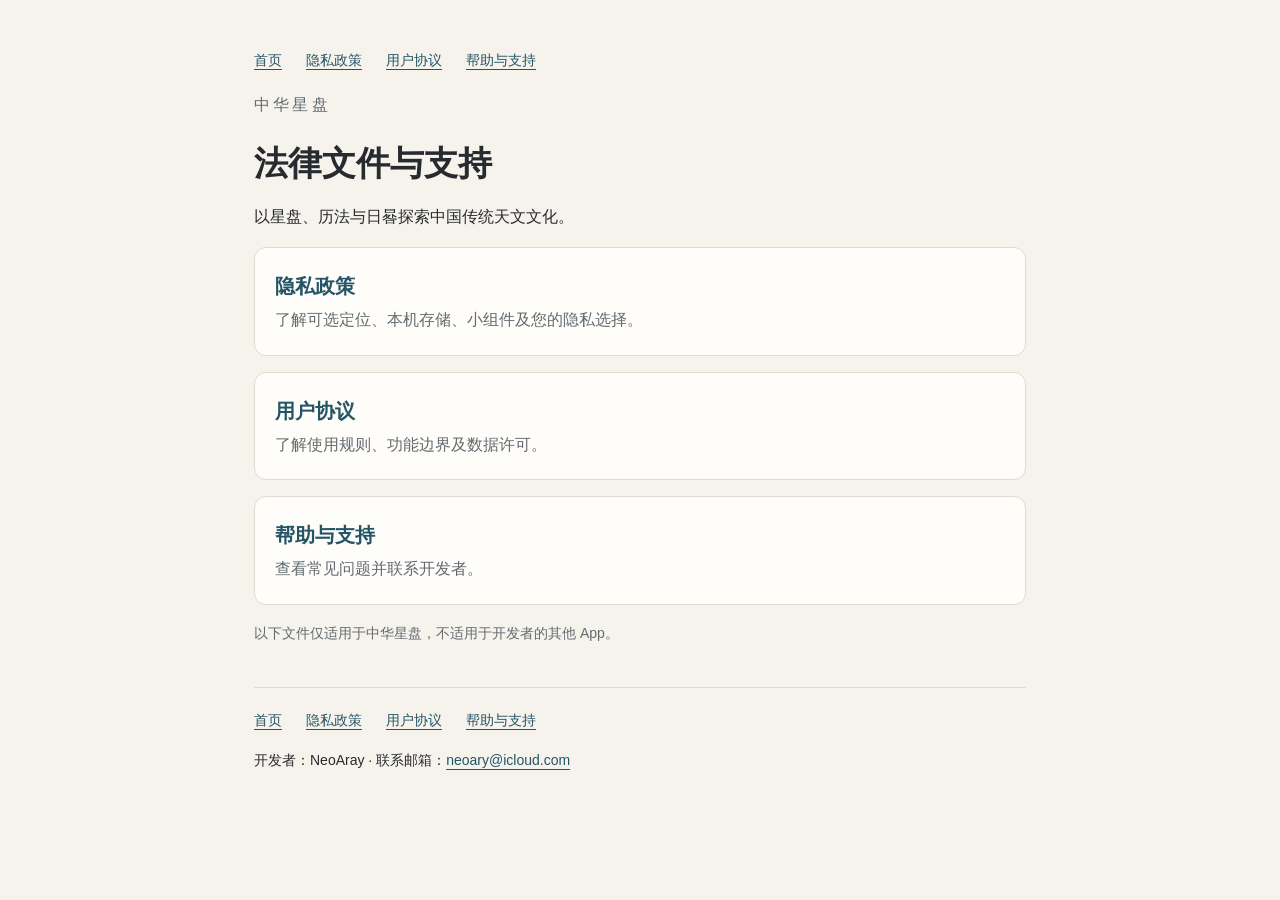
==== apps/chinese-star-chart/index.html @ 040a2e15 "Publish Chinese Star Chart privacy, terms and support pages Add four standalone HTML pages only unde" ====
<!doctype html>
<html lang="zh-CN">
<head>
<meta charset="utf-8">
<meta name="viewport" content="width=device-width, initial-scale=1">
<meta name="description" content="中华星盘法律文件与支持，开发者 NeoAray。">
<title>法律文件与支持 · 中华星盘</title>
<style>*{box-sizing:border-box}body{margin:0;background:#f6f3ed;color:#272b30;font-family:-apple-system,BlinkMacSystemFont,"PingFang SC","Microsoft YaHei",sans-serif;line-height:1.85}main{max-width:820px;margin:auto;padding:48px 24px 64px}a{color:#245566;text-underline-offset:4px}nav{display:flex;flex-wrap:wrap;gap:12px 24px;font-size:14px}h1{font-size:34px;line-height:1.3;margin:22px 0 12px}h2{font-size:21px;margin-top:32px}p,li{overflow-wrap:anywhere}.brand{letter-spacing:.2em;color:#626b70}.meta{font-size:14px;color:#626b70}.card{display:block;background:#fffdf9;border:1px solid #dedbd2;border-radius:12px;margin:16px 0;padding:20px;text-decoration:none}.card strong{display:block;font-size:20px}.card span{color:#626b70}footer{margin-top:40px;padding-top:20px;border-top:1px solid #dedbd2;font-size:14px}strong{font-weight:650}@media(max-width:480px){main{padding:28px 20px 48px}h1{font-size:28px}}</style>
</head>
<body><main>
<nav aria-label="中华星盘文件导航"><a href="index.html">首页</a><a href="privacy-policy.html">隐私政策</a><a href="terms-of-use.html">用户协议</a><a href="support.html">帮助与支持</a></nav>
<p class="brand">中华星盘</p><h1>法律文件与支持</h1>
<p>以星盘、历法与日晷探索中国传统天文文化。</p>
<a class="card" href="privacy-policy.html"><strong>隐私政策</strong><span>了解可选定位、本机存储、小组件及您的隐私选择。</span></a>
<a class="card" href="terms-of-use.html"><strong>用户协议</strong><span>了解使用规则、功能边界及数据许可。</span></a>
<a class="card" href="support.html"><strong>帮助与支持</strong><span>查看常见问题并联系开发者。</span></a>
<p class="meta">以下文件仅适用于中华星盘，不适用于开发者的其他 App。</p>
<footer><nav aria-label="中华星盘文件导航"><a href="index.html">首页</a><a href="privacy-policy.html">隐私政策</a><a href="terms-of-use.html">用户协议</a><a href="support.html">帮助与支持</a></nav><p>开发者：NeoAray · 联系邮箱：<a href="mailto:neoary@icloud.com">neoary@icloud.com</a></p></footer>
</main></body></html>
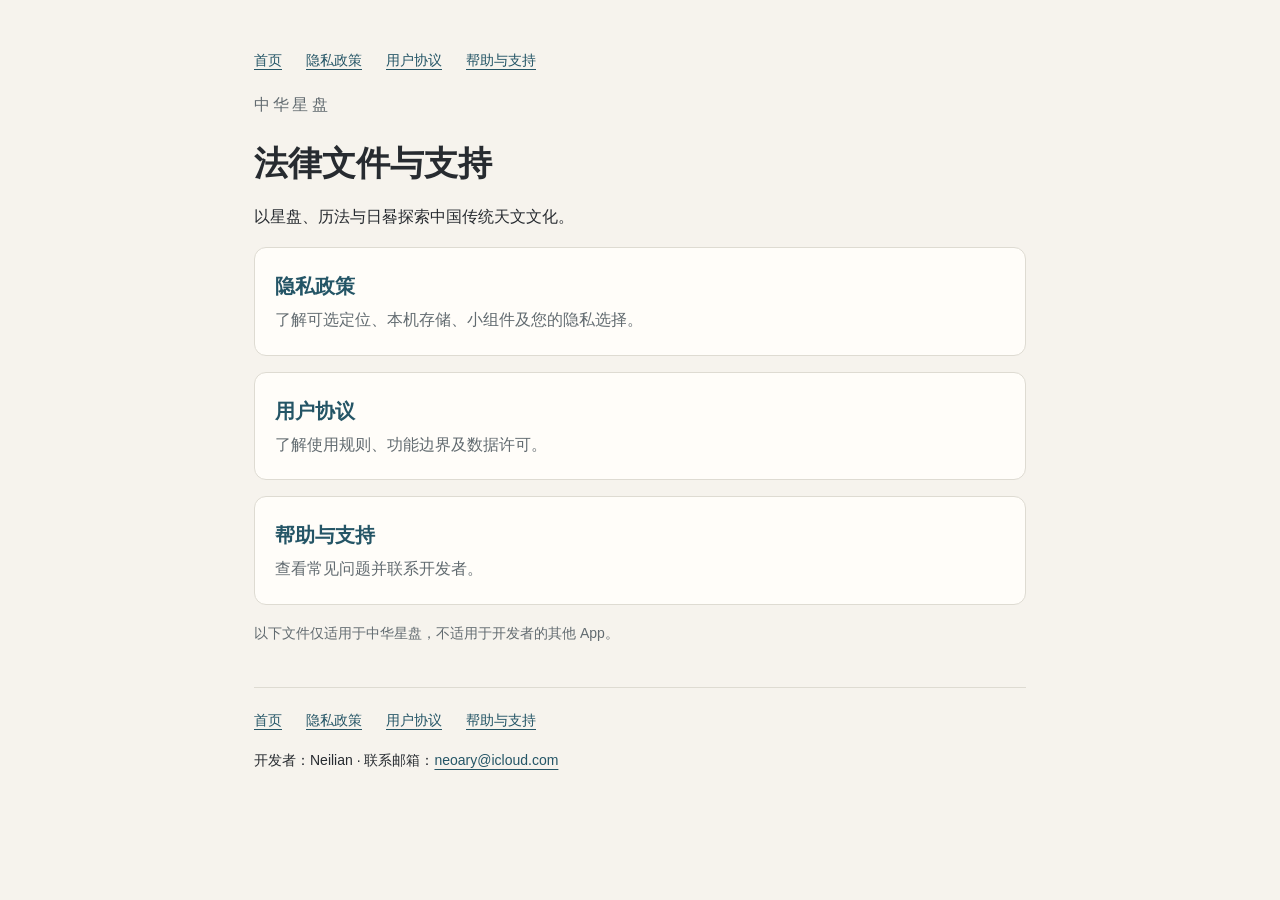
==== commit d992486f: "Use Neilian as Chinese Star Chart developer Replace developer display name only; keep neoary@icloud." ====
--- a/apps/chinese-star-chart/index.html
+++ b/apps/chinese-star-chart/index.html
@@ -3,7 +3,7 @@
 <head>
 <meta charset="utf-8">
 <meta name="viewport" content="width=device-width, initial-scale=1">
-<meta name="description" content="中华星盘法律文件与支持，开发者 NeoAray。">
+<meta name="description" content="中华星盘法律文件与支持，开发者 Neilian。">
 <title>法律文件与支持 · 中华星盘</title>
 <style>*{box-sizing:border-box}body{margin:0;background:#f6f3ed;color:#272b30;font-family:-apple-system,BlinkMacSystemFont,"PingFang SC","Microsoft YaHei",sans-serif;line-height:1.85}main{max-width:820px;margin:auto;padding:48px 24px 64px}a{color:#245566;text-underline-offset:4px}nav{display:flex;flex-wrap:wrap;gap:12px 24px;font-size:14px}h1{font-size:34px;line-height:1.3;margin:22px 0 12px}h2{font-size:21px;margin-top:32px}p,li{overflow-wrap:anywhere}.brand{letter-spacing:.2em;color:#626b70}.meta{font-size:14px;color:#626b70}.card{display:block;background:#fffdf9;border:1px solid #dedbd2;border-radius:12px;margin:16px 0;padding:20px;text-decoration:none}.card strong{display:block;font-size:20px}.card span{color:#626b70}footer{margin-top:40px;padding-top:20px;border-top:1px solid #dedbd2;font-size:14px}strong{font-weight:650}@media(max-width:480px){main{padding:28px 20px 48px}h1{font-size:28px}}</style>
 </head>
@@ -15,5 +15,5 @@
 <a class="card" href="terms-of-use.html"><strong>用户协议</strong><span>了解使用规则、功能边界及数据许可。</span></a>
 <a class="card" href="support.html"><strong>帮助与支持</strong><span>查看常见问题并联系开发者。</span></a>
 <p class="meta">以下文件仅适用于中华星盘，不适用于开发者的其他 App。</p>
-<footer><nav aria-label="中华星盘文件导航"><a href="index.html">首页</a><a href="privacy-policy.html">隐私政策</a><a href="terms-of-use.html">用户协议</a><a href="support.html">帮助与支持</a></nav><p>开发者：NeoAray · 联系邮箱：<a href="mailto:neoary@icloud.com">neoary@icloud.com</a></p></footer>
+<footer><nav aria-label="中华星盘文件导航"><a href="index.html">首页</a><a href="privacy-policy.html">隐私政策</a><a href="terms-of-use.html">用户协议</a><a href="support.html">帮助与支持</a></nav><p>开发者：Neilian · 联系邮箱：<a href="mailto:neoary@icloud.com">neoary@icloud.com</a></p></footer>
 </main></body></html>
